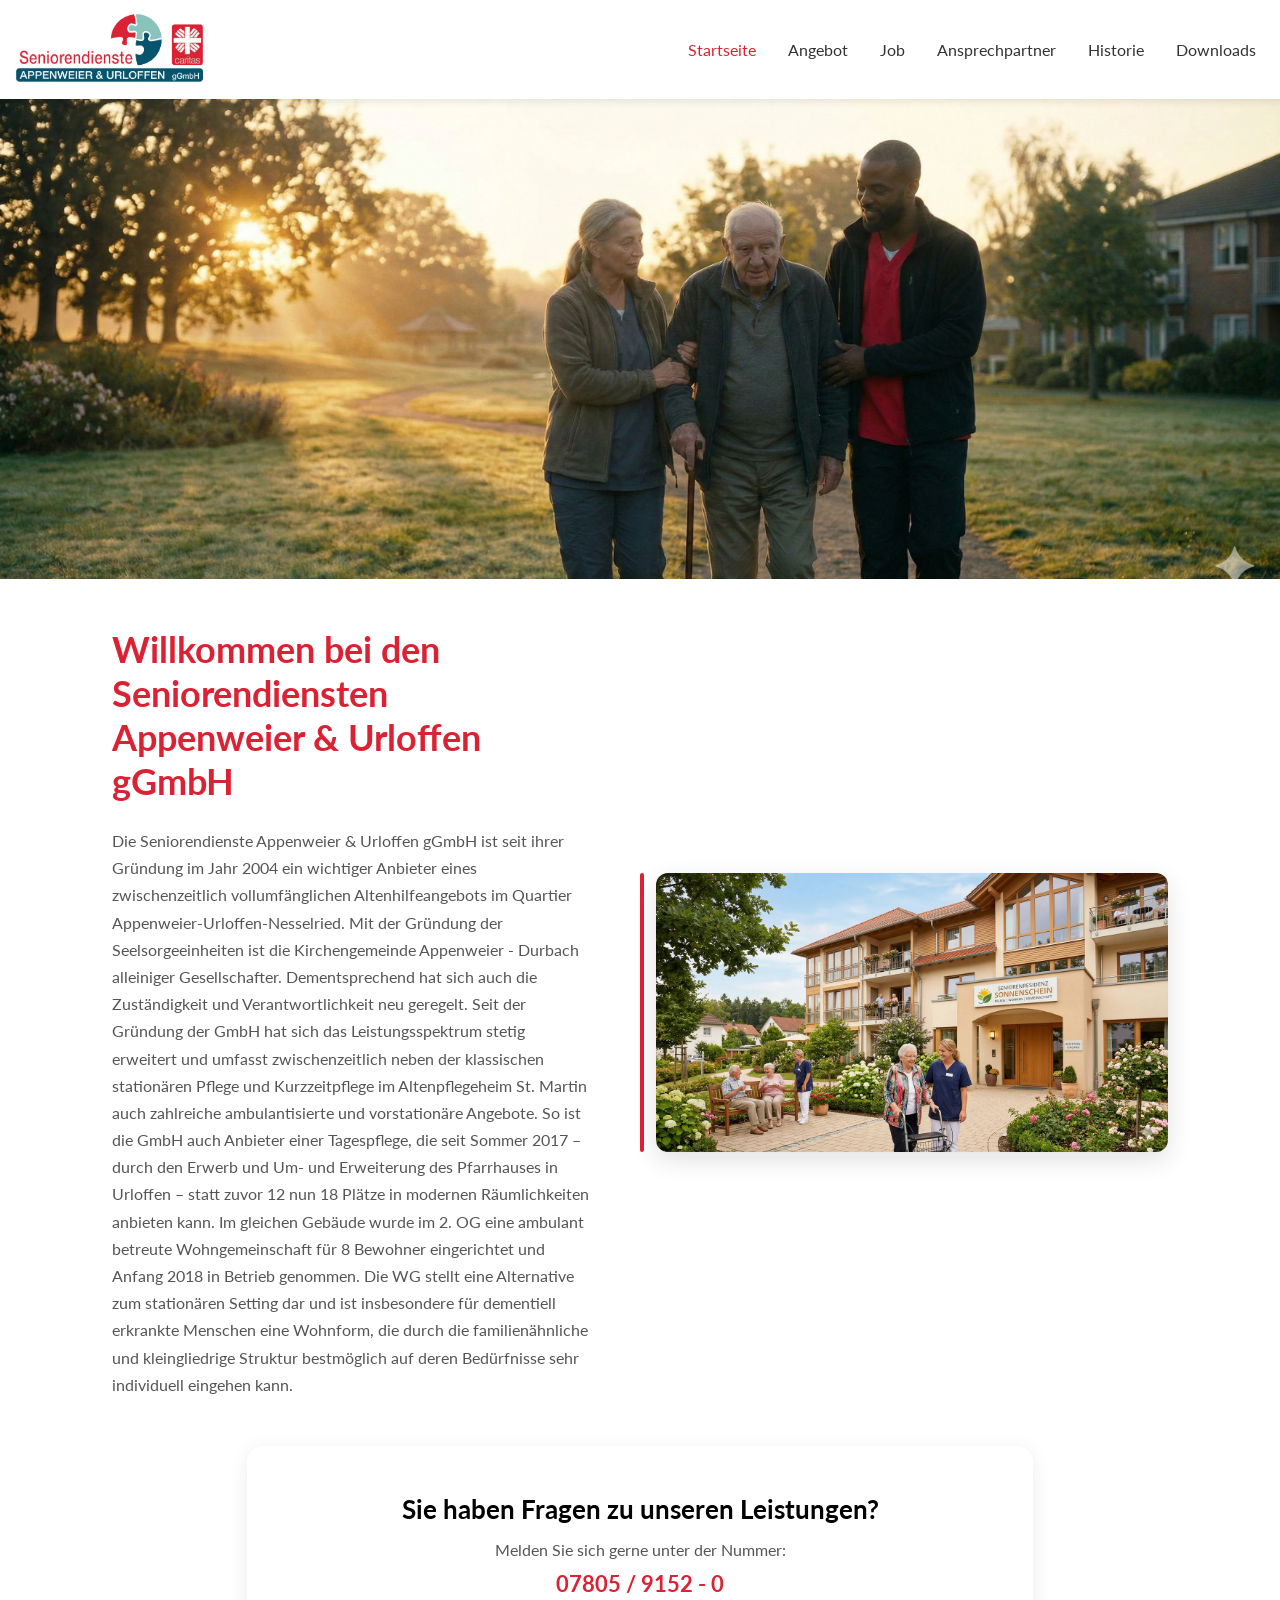
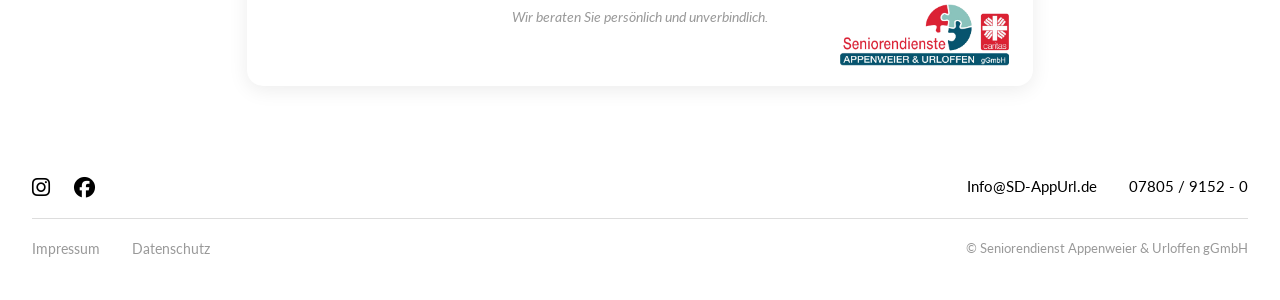
==== index.html @ 7c7e4fa9 "Initialer Stand: Seniorendienste Website ver2 Enthält: Startseite, Angebotsseite, Altenpflegeheim, T" ====
<!DOCTYPE html>
<html lang="de">
<head>
    <meta charset="UTF-8">
    <meta name="viewport" content="width=device-width, initial-scale=1.0">
    <title>Seniorendienste Appenweier &amp; Urloffen gGmbH</title>
    <link rel="preconnect" href="https://fonts.googleapis.com">
    <link rel="preconnect" href="https://fonts.gstatic.com" crossorigin>
    <link href="https://fonts.googleapis.com/css2?family=Lato:wght@400;700&display=swap" rel="stylesheet">
    <link rel="stylesheet" href="https://cdnjs.cloudflare.com/ajax/libs/font-awesome/6.5.1/css/all.min.css">
    <link rel="stylesheet" href="style.css">
    <link rel="stylesheet" href="myindex.css">
</head>
<body>
    <nav class="navbar">
        <a href="#" class="navbar-logo">
            <img src="logo.png" alt="Seniorendienste Appenweier &amp; Url">
        </a>
        <button class="hamburger" aria-label="Menü" aria-expanded="false">
            <span></span>
            <span></span>
            <span></span>
        </button>
        <ul class="nav-links">
            <li><a href="#" class="active">Startseite</a></li>
            <li><a href="angebot.html">Angebot</a></li>
            <li><a href="#">Job</a></li>
            <li><a href="#">Ansprechpartner</a></li>
            <li><a href="#">Historie</a></li>
            <li><a href="#">Downloads</a></li>
        </ul>
    </nav>
    <div class="overlay"></div>

    <div class="hero-image">
        <img src="startbild.webp" alt="Seniorendienste Appenweier &amp; Urloffen">
    </div>

    <main>
        <div class="intro-section">
            <div class="intro-text">
                <h1>Willkommen bei den Seniorendiensten <br>Appenweier &amp; Urloffen gGmbH</h1>
                <p>Die Seniorendienste Appenweier &amp; Urloffen gGmbH ist seit ihrer Gründung im Jahr 2004 ein wichtiger Anbieter eines zwischenzeitlich vollumfänglichen Altenhilfeangebots im Quartier Appenweier-Urloffen-Nesselried. Mit der Gründung der Seelsorgeeinheiten ist die Kirchengemeinde Appenweier - Durbach alleiniger Gesellschafter. Dementsprechend hat sich auch die Zuständigkeit und Verantwortlichkeit neu geregelt. Seit der Gründung der GmbH hat sich das Leistungsspektrum stetig erweitert und umfasst zwischenzeitlich neben der klassischen stationären Pflege und Kurzzeitpflege im Altenpflegeheim St. Martin auch zahlreiche ambulantisierte und vorstationäre Angebote. So ist die GmbH auch Anbieter einer Tagespflege, die seit Sommer 2017 – durch den Erwerb und Um- und Erweiterung des Pfarrhauses in Urloffen – statt zuvor 12 nun 18 Plätze in modernen Räumlichkeiten anbieten kann. Im gleichen Gebäude wurde im 2. OG eine ambulant betreute Wohngemeinschaft für 8 Bewohner eingerichtet und Anfang 2018 in Betrieb genommen. Die WG stellt eine Alternative zum stationären Setting dar und ist insbesondere für dementiell erkrankte Menschen eine Wohnform, die durch die familienähnliche und kleingliedrige Struktur bestmöglich auf deren Bedürfnisse sehr individuell eingehen kann.</p>
            </div>
            <div class="intro-image">
                <img src="pflegeheim.webp" alt="Pflegeheim Seniorendienste">
            </div>
        </div>
    </main>

    <div class="fragen-wrapper">
        <div class="fragen-box">
            <div class="fragen-text">
                <h2>Sie haben Fragen zu unseren Leistungen?</h2>
                <p>Melden Sie sich gerne unter der Nummer:</p>
                <a href="tel:+497805915200" class="fragen-tel">07805 / 9152 - 0</a>
                <p class="fragen-hinweis">Wir beraten Sie persönlich und unverbindlich.</p>
            </div>
            <div class="fragen-logo">
                <img src="logo.png" alt="Seniorendienste Logo">
            </div>
        </div>
    </div>

    <div class="footer-wrapper">
    <footer>
        <div class="footer-top">
            <div class="footer-icons">
                <a href="#" aria-label="Instagram"><i class="fab fa-instagram"></i></a>
                <a href="#" aria-label="Facebook"><i class="fab fa-facebook"></i></a>
            </div>
            <div class="footer-contact">
                <a href="mailto:Info@SD-AppUrl.de">Info@SD-AppUrl.de</a>
                <a href="tel:+497805915200">07805 / 9152 - 0</a>
            </div>
        </div>
        <hr class="footer-divider">
        <div class="footer-bottom">
            <div class="footer-links">
                <a href="#">Impressum</a>
                <a href="#">Datenschutz</a>
            </div>
            <p>&copy; Seniorendienst Appenweier &amp; Urloffen gGmbH</p>
        </div>
    </footer>
    </div>

    <script src="main.js"></script>
    <script src="index.js"></script>
</body>
</html>
---- style.css ----
* {
    margin: 0;
    padding: 0;
    box-sizing: border-box;
}

html {
    font-size: 100%;
}

body {
    font-family: 'Lato', sans-serif;
    font-size: 1rem;
    background-color: #fff;
    color: #444;
}

h1 {
    font-size: clamp(1.5rem, 3.5vw, 2.25rem);
    color: #db2234;
    margin-bottom: 1.5rem;
}

p {
    line-height: 1.7;
    color: #555;
}

.navbar {
    background-color: #fff;
    padding: 0.5rem 1rem;
    display: flex;
    align-items: center;
    justify-content: space-between;
    box-shadow: 0 2px 8px rgba(0, 0, 0, 0.1);
    touch-action: manipulation;
    position: sticky;
    top: 0;
    z-index: 100;
    transition: padding 0.3s;
}

.navbar.scrolled {
    padding: 0.2rem 1rem;
}

.navbar-logo img {
    height: 5rem;
    transition: height 0.3s;
}

.navbar.scrolled .navbar-logo img {
    height: 3.5rem;
}

.hamburger {
    display: none;
    background: none;
    border: none;
    cursor: pointer;
    padding: 0.5rem;
    flex-direction: column;
    gap: 5px;
    touch-action: manipulation;
}

.hamburger span {
    display: block;
    width: 25px;
    height: 3px;
    background-color: #333;
    transition: transform 0.3s, opacity 0.3s;
}

.hamburger.active span:nth-child(1) {
    transform: translateY(8px) rotate(45deg);
}

.hamburger.active span:nth-child(2) {
    opacity: 0;
}

.hamburger.active span:nth-child(3) {
    transform: translateY(-8px) rotate(-45deg);
}

.nav-links {
    list-style: none;
    display: flex;
    gap: 1rem;
}

.navbar li a {
    display: block;
    color: #333;
    text-decoration: none;
    padding: 1rem 0.5rem;
    font-size: 1rem;
}

.navbar li a:hover {
    color: #db2234;
}

.navbar li a.active {
    color: #db2234;
}

.overlay {
    position: fixed;
    top: 0;
    left: 0;
    right: 0;
    bottom: 0;
    background-color: rgba(0, 0, 0, 0.5);
    z-index: 50;
    opacity: 0;
    visibility: hidden;
    transition: opacity 0.3s, visibility 0.3s;
}

.overlay.active {
    opacity: 1;
    visibility: visible;
}

.hero-image {
    width: 100%;
    max-height: 30rem;
    overflow: hidden;
}

.hero-image img {
    width: 100%;
    height: 30rem;
    object-fit: cover;
    display: block;
}

main {
    max-width: 1400px;
    margin: 0 auto;
    padding: 3rem 2rem;
}

@media (orientation: landscape) and (min-width: 769px) {
    main {
        padding: 3rem 7rem;
    }
}

/* Haben Sie Fragen Box */
.fragen-wrapper {
    max-width: 850px;
    margin: 0 auto;
    padding: 0 2rem 3rem;
}

.fragen-box {
    background-color: #fff;
    border-radius: 1rem;
    box-shadow: 0 4px 20px rgba(0, 0, 0, 0.08);
    padding: 3rem;
    position: relative;
    min-height: 10rem;
}

.fragen-text {
    flex: 1;
    text-align: center;
}

.fragen-text h2 {
    font-size: clamp(1.2rem, 2.5vw, 1.6rem);
    color: #000;
    margin-bottom: 0.75rem;
    font-weight: 700;
}

.fragen-text p {
    color: #555;
    margin-bottom: 0.5rem;
    font-size: 1rem;
}

.fragen-text .fragen-tel {
    color: #db2234;
    font-weight: 700;
    font-size: clamp(1.1rem, 2vw, 1.35rem);
    text-decoration: none;
    display: inline-block;
    margin-bottom: 0.5rem;
}

.fragen-text .fragen-tel:hover {
    opacity: 0.8;
}

.fragen-text .fragen-hinweis {
    color: #999;
    font-style: italic;
    font-size: 0.9rem;
}

.fragen-logo {
    position: absolute;
    bottom: 0.75rem;
    right: 1.5rem;
}

.fragen-logo img {
    height: 4.5rem;
}

@media (max-width: 768px) {
    .fragen-box {
        padding: 2rem 1.5rem 5rem;
    }

    .fragen-logo {
        bottom: 1rem;
        right: 1rem;
    }

    .fragen-logo img {
        height: 3.5rem;
    }
}

.footer-wrapper {
    background-color: #fff;
    width: 100%;
}

footer {
    max-width: 1400px;
    margin: 0 auto;
    padding: 2.5rem 2rem;
    display: flex;
    flex-direction: column;
    gap: 1.2rem;
}

.footer-top {
    display: flex;
    justify-content: space-between;
    align-items: center;
    width: 100%;
}

.footer-bottom {
    display: flex;
    justify-content: space-between;
    align-items: center;
    width: 100%;
}

.footer-divider {
    border: none;
    border-top: 1px solid #ddd;
    width: 100%;
}

.footer-icons {
    display: flex;
    gap: 1.5rem;
}

.footer-icons a {
    color: #000;
    font-size: 1.3rem;
    text-decoration: none;
}

.footer-icons a:hover {
    color: #db2234;
}

.footer-contact {
    display: flex;
    gap: 2rem;
}

.footer-contact a {
    color: #000;
    text-decoration: none;
    font-weight: 400;
    font-size: 0.95rem;
}

.footer-contact a:hover {
    color: #db2234;
}

.footer-links {
    display: flex;
    gap: 2rem;
}

.footer-links a {
    color: #999;
    text-decoration: none;
    font-size: 0.9rem;
}

.footer-links a:hover {
    color: #db2234;
}

footer p {
    color: #999;
    margin: 0;
    font-size: 0.8rem;
}

@media (max-width: 768px) {
    .hamburger {
        display: flex;
    }

    .nav-links {
        display: none;
        flex-direction: column;
        align-items: center;
        position: absolute;
        top: 100%;
        left: 0;
        right: 0;
        background-color: #fff;
        padding: 0.5rem 0 1.5rem;
    }

    .nav-links.open {
        display: flex;
    }

    .navbar li a {
        padding: 0.5rem 0.5rem;
    }

    .footer-top {
        flex-direction: column;
        align-items: center;
        gap: 1rem;
    }

    .footer-bottom {
        flex-direction: column;
        align-items: center;
        gap: 0.5rem;
    }
}
---- myindex.css ----
/* Seitenspezifische Styles für index.html */

.intro-section {
    display: flex;
    gap: 3rem;
    align-items: center;
}

.intro-text {
    flex: 1;
}

.intro-image {
    flex: 0 0 50%;
    position: relative;
    padding-left: 1rem;
}

.intro-image::before {
    content: '';
    position: absolute;
    top: 0;
    left: 0;
    width: 4px;
    height: 100%;
    background-color: #db2234;
    border-radius: 2px;
}

.intro-image img {
    width: 100%;
    border-radius: 0.75rem;
    box-shadow: 0 8px 24px rgba(0, 0, 0, 0.12);
    display: block;
}

@media (max-width: 768px) {
    .intro-section {
        flex-direction: column;
        gap: 2rem;
    }

    .intro-image {
        flex: none;
        width: 100%;
    }
}
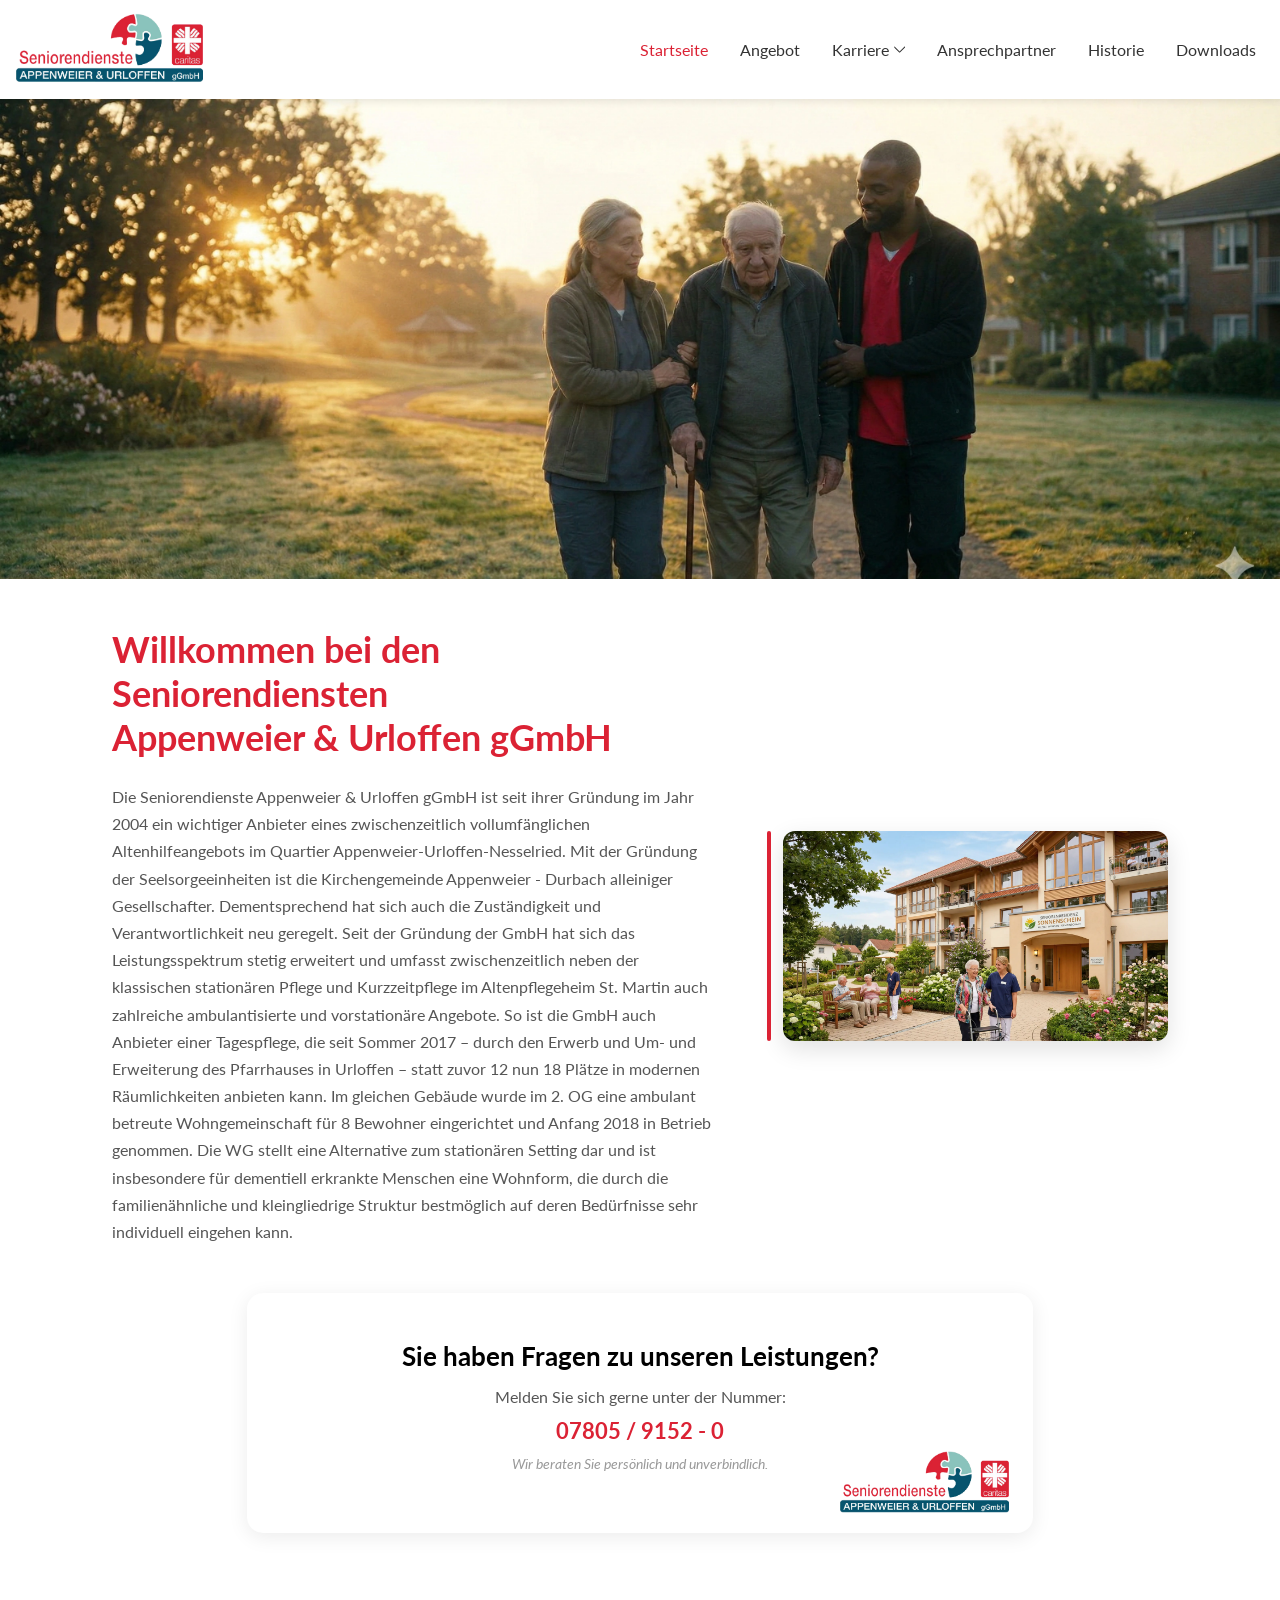
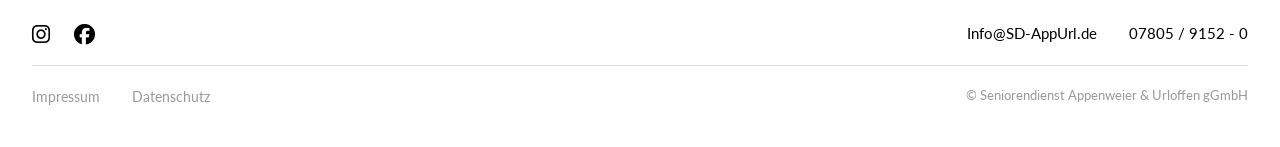
==== commit 34cac61a: "Neue Seiten, Dropdown-Checkbox, Zurück-Button und Strukturanpassungen - Karriere-Dropdown auf Checkb" ====
--- a/index.html
+++ b/index.html
@@ -8,8 +8,8 @@
     <link rel="preconnect" href="https://fonts.gstatic.com" crossorigin>
     <link href="https://fonts.googleapis.com/css2?family=Lato:wght@400;700&display=swap" rel="stylesheet">
     <link rel="stylesheet" href="https://cdnjs.cloudflare.com/ajax/libs/font-awesome/6.5.1/css/all.min.css">
-    <link rel="stylesheet" href="style.css">
-    <link rel="stylesheet" href="myindex.css">
+    <link rel="stylesheet" href="css/style.css">
+    <link rel="stylesheet" href="css/pages/index.css">
 </head>
 <body>
     <nav class="navbar">
@@ -23,9 +23,29 @@
         </button>
         <ul class="nav-links">
             <li><a href="#" class="active">Startseite</a></li>
-            <li><a href="angebot.html">Angebot</a></li>
-            <li><a href="#">Job</a></li>
-            <li><a href="#">Ansprechpartner</a></li>
+            <li><a href="html/angebot.html">Angebot</a></li>
+            <li class="nav-dropdown">
+                <input type="checkbox" id="karriere_check" class="dropdown-checkbox">
+                <label for="karriere_check" class="dropdown-label">
+                    Karriere
+                    <svg class="dropdown-pfeil" viewBox="0 0 330 330">
+                        <path d="M250.606,154.389l-150-149.996c-5.857-5.858-15.355-5.858-21.213,0.001
+                            c-5.857,5.858-5.857,15.355,0.001,21.213l139.393,139.39L79.393,304.394c-5.857,5.858-5.857,15.355,0.001,21.213
+                            C82.322,328.536,86.161,330,90,330s7.678-1.464,10.607-4.394l149.999-150.004c2.814-2.813,4.394-6.628,4.394-10.606
+                            C255,161.018,253.42,157.202,250.606,154.389z"/>
+                    </svg>
+                </label>
+                <ul class="dropdown-menu">
+                    <li><a href="#">Pflegefachkraft</a></li>
+                    <li><a href="#">Pflegehilfskraft</a></li>
+                    <li><a href="#">Alltagsbegleiter</a></li>
+                    <li><a href="#">Ausbildung</a></li>
+                    <li><a href="#">FSJ / BFD</a></li>
+                    <li><a href="#">Hauswirtschaft</a></li>
+                    <li><a href="#">Verwaltung</a></li>
+                </ul>
+            </li>
+            <li><a href="html/ansprechpartner.html">Ansprechpartner</a></li>
             <li><a href="#">Historie</a></li>
             <li><a href="#">Downloads</a></li>
         </ul>
@@ -85,7 +105,7 @@
     </footer>
     </div>
 
-    <script src="main.js"></script>
-    <script src="index.js"></script>
+    <script src="js/main.js"></script>
+    <script src="js/pages/index.js"></script>
 </body>
 </html>
--- a/css/style.css
+++ b/css/style.css
@@ -0,0 +1,475 @@
+* {
+    margin: 0;
+    padding: 0;
+    box-sizing: border-box;
+}
+
+html {
+    font-size: 100%;
+}
+
+body {
+    font-family: 'Lato', sans-serif;
+    font-size: 1rem;
+    background-color: #fff;
+    color: #444;
+}
+
+h1 {
+    font-size: clamp(1.5rem, 3.5vw, 2.25rem);
+    color: #db2234;
+    margin-bottom: 1.5rem;
+}
+
+p {
+    line-height: 1.7;
+    color: #555;
+}
+
+.navbar {
+    background-color: #fff;
+    padding: 0.5rem 1rem;
+    display: flex;
+    align-items: center;
+    justify-content: space-between;
+    box-shadow: 0 2px 8px rgba(0, 0, 0, 0.1);
+    touch-action: manipulation;
+    position: sticky;
+    top: 0;
+    z-index: 100;
+    transition: padding 0.3s;
+}
+
+.navbar.scrolled {
+    padding: 0.2rem 1rem;
+}
+
+.navbar-logo img {
+    height: 5rem;
+    transition: height 0.3s;
+}
+
+.navbar.scrolled .navbar-logo img {
+    height: 3.5rem;
+}
+
+.hamburger {
+    display: none;
+    background: none;
+    border: none;
+    cursor: pointer;
+    padding: 0.5rem;
+    flex-direction: column;
+    gap: 5px;
+    touch-action: manipulation;
+}
+
+.hamburger span {
+    display: block;
+    width: 25px;
+    height: 3px;
+    background-color: #333;
+    transition: transform 0.3s, opacity 0.3s;
+}
+
+.hamburger.active span:nth-child(1) {
+    transform: translateY(8px) rotate(45deg);
+}
+
+.hamburger.active span:nth-child(2) {
+    opacity: 0;
+}
+
+.hamburger.active span:nth-child(3) {
+    transform: translateY(-8px) rotate(-45deg);
+}
+
+.nav-links {
+    list-style: none;
+    display: flex;
+    gap: 1rem;
+}
+
+.navbar li a {
+    display: block;
+    color: #333;
+    text-decoration: none;
+    padding: 1rem 0.5rem;
+    font-size: 1rem;
+}
+
+.navbar li a:hover {
+    color: #db2234;
+}
+
+.navbar li a.active {
+    color: #db2234;
+}
+
+/* Dropdown Menü (Checkbox-Ansatz) */
+.nav-dropdown {
+    position: relative;
+}
+
+.dropdown-checkbox {
+    display: none;
+}
+
+.dropdown-label {
+    display: block;
+    color: #333;
+    text-decoration: none;
+    padding: 1rem 0.5rem;
+    font-size: 1rem;
+    cursor: pointer;
+    user-select: none;
+    display: flex;
+    align-items: center;
+    gap: 0.3rem;
+}
+
+.dropdown-label:hover {
+    color: #db2234;
+}
+
+.dropdown-pfeil {
+    width: 0.7em;
+    height: 0.7em;
+    fill: currentColor;
+    transition: transform 0.3s;
+    transform: rotate(90deg);
+}
+
+.dropdown-checkbox:checked ~ .dropdown-label {
+    color: #db2234;
+}
+
+.dropdown-checkbox:checked ~ .dropdown-label .dropdown-pfeil {
+    transform: rotate(270deg);
+}
+
+.dropdown-menu {
+    display: none;
+    position: absolute;
+    top: 100%;
+    left: 0;
+    background-color: #fff;
+    box-shadow: 0 4px 16px rgba(0, 0, 0, 0.1);
+    border-radius: 0.5rem;
+    list-style: none;
+    min-width: 200px;
+    padding: 0.5rem 0;
+    z-index: 200;
+}
+
+.dropdown-checkbox:checked ~ .dropdown-menu {
+    display: block;
+}
+
+.dropdown-menu li a {
+    padding: 0.6rem 1.2rem;
+    font-size: 0.9rem;
+    white-space: nowrap;
+    color: #333;
+}
+
+.dropdown-menu li a:hover {
+    background-color: #f5f5f5;
+    color: #db2234;
+}
+
+.overlay {
+    position: fixed;
+    top: 0;
+    left: 0;
+    right: 0;
+    bottom: 0;
+    background-color: rgba(0, 0, 0, 0.5);
+    z-index: 50;
+    opacity: 0;
+    visibility: hidden;
+    transition: opacity 0.3s, visibility 0.3s;
+}
+
+.overlay.active {
+    opacity: 1;
+    visibility: visible;
+}
+
+.hero-image {
+    width: 100%;
+    max-height: 30rem;
+    overflow: hidden;
+}
+
+.hero-image img {
+    width: 100%;
+    height: 30rem;
+    object-fit: cover;
+    display: block;
+}
+
+main {
+    max-width: 1400px;
+    margin: 0 auto;
+    padding: 3rem 2rem;
+}
+
+.zurueck-wrap {
+    display: flex;
+    justify-content: flex-end;
+    margin-bottom: 1rem;
+}
+
+.zurueck-btn {
+    display: inline-flex;
+    align-items: center;
+    gap: 0.4rem;
+    padding: 0.5rem 1.2rem;
+    background-color: #07546e;
+    color: #fff;
+    text-decoration: none;
+    border-radius: 0.4rem;
+    font-size: 0.9rem;
+    font-weight: 700;
+    transition: background-color 0.2s;
+}
+
+.zurueck-btn:hover {
+    background-color: #053d50;
+}
+
+@media (orientation: landscape) and (min-width: 769px) {
+    main {
+        padding: 3rem 7rem;
+    }
+}
+
+/* Haben Sie Fragen Box */
+.fragen-wrapper {
+    max-width: 850px;
+    margin: 0 auto;
+    padding: 0 2rem 3rem;
+}
+
+.fragen-box {
+    background-color: #fff;
+    border-radius: 1rem;
+    box-shadow: 0 4px 20px rgba(0, 0, 0, 0.08);
+    padding: 3rem;
+    position: relative;
+    min-height: 10rem;
+}
+
+.fragen-text {
+    flex: 1;
+    text-align: center;
+}
+
+.fragen-text h2 {
+    font-size: clamp(1.2rem, 2.5vw, 1.6rem);
+    color: #000;
+    margin-bottom: 0.75rem;
+    font-weight: 700;
+}
+
+.fragen-text p {
+    color: #555;
+    margin-bottom: 0.5rem;
+    font-size: 1rem;
+}
+
+.fragen-text .fragen-tel {
+    color: #db2234;
+    font-weight: 700;
+    font-size: clamp(1.1rem, 2vw, 1.35rem);
+    text-decoration: none;
+    display: inline-block;
+    margin-bottom: 0.5rem;
+}
+
+.fragen-text .fragen-tel:hover {
+    opacity: 0.8;
+}
+
+.fragen-text .fragen-hinweis {
+    color: #999;
+    font-style: italic;
+    font-size: 0.9rem;
+}
+
+.fragen-logo {
+    position: absolute;
+    bottom: 0.75rem;
+    right: 1.5rem;
+}
+
+.fragen-logo img {
+    height: 4.5rem;
+}
+
+@media (max-width: 768px) {
+    .fragen-box {
+        padding: 2rem 1.5rem 5rem;
+    }
+
+    .fragen-logo {
+        bottom: 1rem;
+        right: 1rem;
+    }
+
+    .fragen-logo img {
+        height: 3.5rem;
+    }
+}
+
+.footer-wrapper {
+    background-color: #fff;
+    width: 100%;
+}
+
+footer {
+    max-width: 1400px;
+    margin: 0 auto;
+    padding: 2.5rem 2rem;
+    display: flex;
+    flex-direction: column;
+    gap: 1.2rem;
+}
+
+.footer-top {
+    display: flex;
+    justify-content: space-between;
+    align-items: center;
+    width: 100%;
+}
+
+.footer-bottom {
+    display: flex;
+    justify-content: space-between;
+    align-items: center;
+    width: 100%;
+}
+
+.footer-divider {
+    border: none;
+    border-top: 1px solid #ddd;
+    width: 100%;
+}
+
+.footer-icons {
+    display: flex;
+    gap: 1.5rem;
+}
+
+.footer-icons a {
+    color: #000;
+    font-size: 1.3rem;
+    text-decoration: none;
+}
+
+.footer-icons a:hover {
+    color: #db2234;
+}
+
+.footer-contact {
+    display: flex;
+    gap: 2rem;
+}
+
+.footer-contact a {
+    color: #000;
+    text-decoration: none;
+    font-weight: 400;
+    font-size: 0.95rem;
+}
+
+.footer-contact a:hover {
+    color: #db2234;
+}
+
+.footer-links {
+    display: flex;
+    gap: 2rem;
+}
+
+.footer-links a {
+    color: #999;
+    text-decoration: none;
+    font-size: 0.9rem;
+}
+
+.footer-links a:hover {
+    color: #db2234;
+}
+
+footer p {
+    color: #999;
+    margin: 0;
+    font-size: 0.8rem;
+}
+
+@media (max-width: 768px) {
+    .hamburger {
+        display: flex;
+    }
+
+    .nav-links {
+        display: none;
+        flex-direction: column;
+        align-items: center;
+        position: absolute;
+        top: 100%;
+        left: 0;
+        right: 0;
+        background-color: #fff;
+        padding: 0.5rem 0 1.5rem 38%;
+    }
+
+    .nav-links li,
+    .nav-links .nav-dropdown {
+        width: 15rem;
+        text-align: left;
+    }
+
+    .nav-links.open {
+        display: flex;
+    }
+
+    .navbar li a {
+        padding: 0.5rem 0.5rem;
+    }
+
+    .dropdown-label {
+        padding: 0.5rem 0.5rem;
+        justify-content: flex-start;
+    }
+
+    .dropdown-checkbox:checked ~ .dropdown-menu {
+        position: static;
+        box-shadow: none;
+        border-radius: 0;
+        padding: 0;
+        min-width: 0;
+        width: 100%;
+    }
+
+    .dropdown-checkbox:checked ~ .dropdown-menu li a {
+        padding: 0.4rem 0.5rem;
+        padding-left: 3rem;
+        font-size: 1rem;
+        color: #666;
+    }
+
+    .footer-top {
+        flex-direction: column;
+        align-items: center;
+        gap: 1rem;
+    }
+
+    .footer-bottom {
+        flex-direction: column;
+        align-items: center;
+        gap: 0.5rem;
+    }
+}
--- a/css/pages/index.css
+++ b/css/pages/index.css
@@ -0,0 +1,47 @@
+/* Seitenspezifische Styles für index.html */
+
+.intro-section {
+    display: flex;
+    gap: 3rem;
+    align-items: center;
+}
+
+.intro-text {
+    flex: 1;
+}
+
+.intro-image {
+    flex: 0 0 38%;
+    position: relative;
+    padding-left: 1rem;
+}
+
+.intro-image::before {
+    content: '';
+    position: absolute;
+    top: 0;
+    left: 0;
+    width: 4px;
+    height: 100%;
+    background-color: #db2234;
+    border-radius: 2px;
+}
+
+.intro-image img {
+    width: 100%;
+    border-radius: 0.75rem;
+    box-shadow: 0 8px 24px rgba(0, 0, 0, 0.12);
+    display: block;
+}
+
+@media (max-width: 768px) {
+    .intro-section {
+        flex-direction: column;
+        gap: 2rem;
+    }
+
+    .intro-image {
+        flex: none;
+        width: 100%;
+    }
+}
